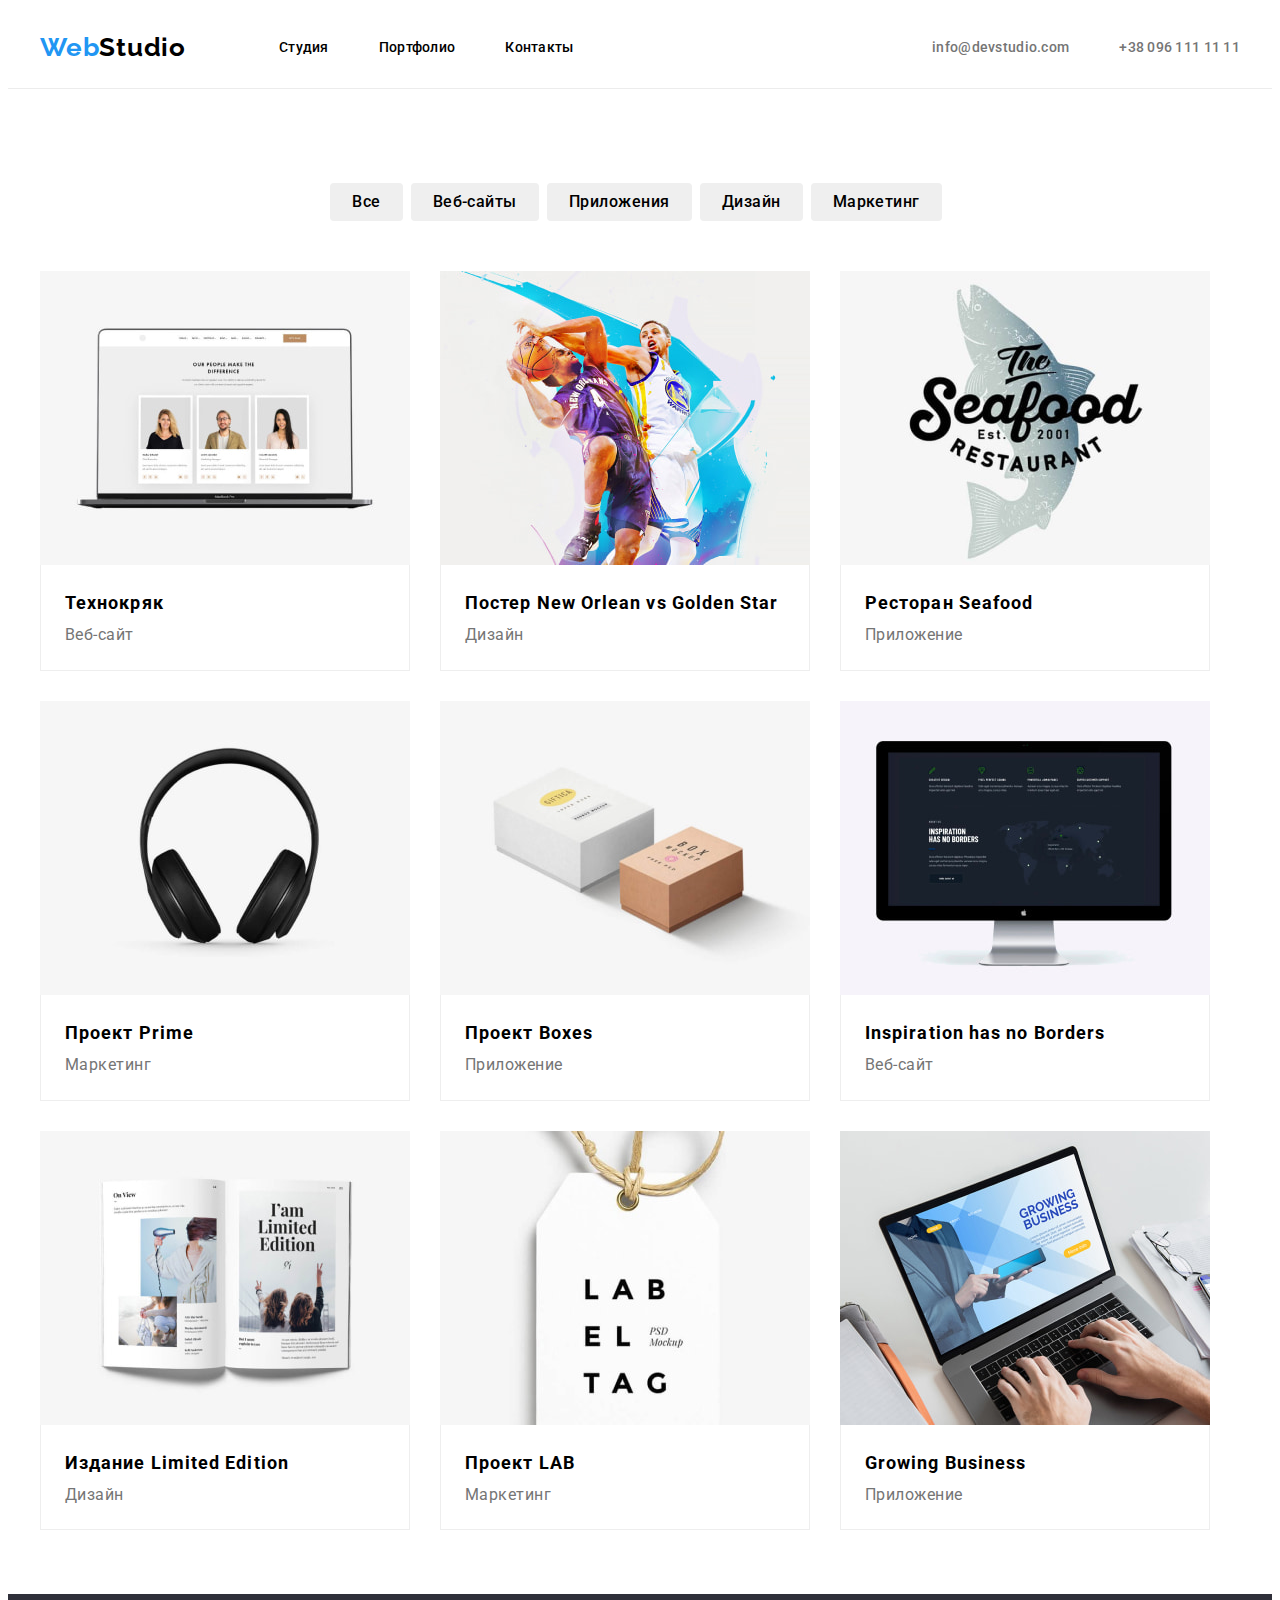
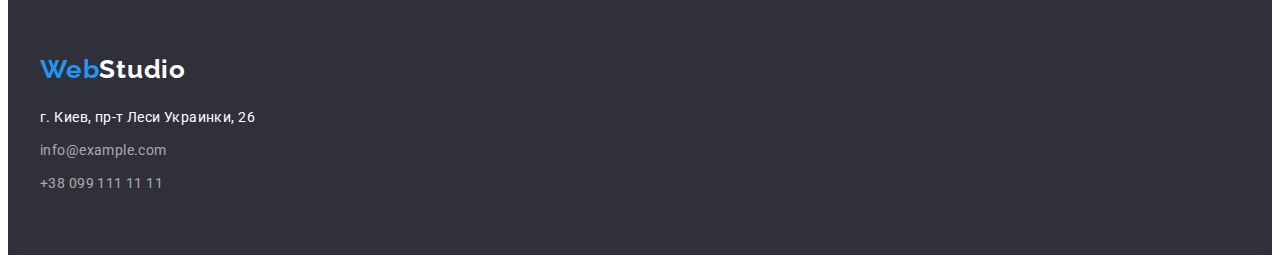
==== portfolio.html @ ff956536 "Initial commit" ====
<!DOCTYPE html>
<html lang="ru">
  <head>
    <meta charset="UTF-8" />
    <meta http-equiv="X-UA-Compatible" content="IE=edge" />
    <meta name="viewport" content="width=device-width, initial-scale=1.0" />
    <title>WebStudio</title>
    <link rel="preconnect" href="https://fonts.googleapis.com" />
    <link rel="preconnect" href="https://fonts.gstatic.com" crossorigin />
    <link
      href="https://fonts.googleapis.com/css2?family=Raleway:wght@700&family=Roboto:wght@400;500;700;900&display=swap"
      rel="stylesheet"
    />
    <link rel="stylesheet" href="https://cdnjs.cloudflare.com/ajax/libs/modern-normalize/1.1.0/modern-normalize.min.css"
      integrity="sha512-wpPYUAdjBVSE4KJnH1VR1HeZfpl1ub8YT/NKx4PuQ5NmX2tKuGu6U/JRp5y+Y8XG2tV+wKQpNHVUX03MfMFn9Q=="
      crossorigin="anonymous" referrerpolicy="no-referrer" />
    <link rel="stylesheet" href="./css/styles.css" />
  </head>
  <body>
    <!-- Шапка -->
    <header class="page-header">
      <div class="container container-nav">
        <nav class="nav container-nav">
          <a class="main-web-header" href="./index.html">Web<span class="studio">Studio</span></a>
          <ul class="nav-list">
            <li class="nav-item">
              <a class="link" href="./index.html">Студия</a>
            </li>
            <li class="nav-item">
              <a class="link" href="./portfolio.html">Портфолио</a>
            </li>
            <li class="nav-item">
              <a class="link" href="">Контакты</a>
            </li>
          </ul>
        </nav>
        <ul class="auth-nav">
          <li class="nav-item">
            <a class="link-info" href="mailtoinfo@devstudio.com">info@devstudio.com</a>
          </li>
          <li class="nav-item item-nav"></li>
          <a class="link-info" href="tel:+380961111111">+38 096 111 11 11</a>
          </li>
        </ul>
      </div>
    </header>
      <!-- Основа -->
    <main>
    <section class="foundation section">
      <div class="container">
      <h1 hidden>Наши работы</h1>
      <ul class="foundation-buttons">
        <li class="foundation-list"><button class="ours-works" type="button">Все</button></li>
        <li class="foundation-list"><button class="ours-works" type="button">Веб-сайты</button></li>
        <li class="foundation-list"><button class="ours-works" type="button">Приложения</button></li>
        <li class="foundation-list"><button class="ours-works" type="button">Дизайн</button></li>
        <li class="foundation-list"><button class="ours-works" type="button">Маркетинг</button></li>
      </ul>
      <ul class="flex-container">
        <li class="foundation-link">
          <a class="link-port" href="">
            <img
              src="./images/Работы/Технокряк.jpg"
              alt="Экран ноутбука"
              width="370"
              height="294"
            /><div class="div-list">
            <h2 class="im-li-foun">Технокряк</h2>
            <p class="text-port">Веб-сайт</p></div></a
          >
        </li>
        <li class="foundation-link">
          <a class="link-port" href="">
            <img
              src="./images/Работы/Постер.jpg"
              alt="2 баскетболиста"
              width="370"
              height="294"
            /><div class="div-list">
            <h2 class="im-li-foun">Постер New Orlean vs Golden Star</h2>
            <p class="text-port">Дизайн</p></div></a
          >
        </li>
        <li class="foundation-link">
          <a class="link-port" href=""
            ><img
              src="./images/Работы/Ресторан.jpg"
              alt="Рыба"
              width="370"
              height="294"
            /><div class="div-list">
            <h2 class="im-li-foun">Ресторан Seafood</h2>
            <p class="text-port">Приложение</p></div>
          </a>
        </li>
        <li class="foundation-link">
          <a class="link-port" href=""
            ><img
              src="./images/Работы/Prime.jpg"
              alt="Наушники"
              width="370"
              height="294"
            /><div class="div-list">
            <h2 class="im-li-foun">Проект Prime</h2>
            <p class="text-port">Маркетинг</p></div></a
          >
        </li>
        <li class="foundation-link">
          <a class="link-port" href=""
            ><img
              src="./images/Работы/Boxes.jpg"
              alt="2 коробки"
              width="370"
              height="294"
            /><div class="div-list">
            <h2 class="im-li-foun">Проект Boxes</h2>
            <p class="text-port">Приложение</p></div></a
          >
        </li>
        <li class="foundation-link">
          <a class="link-port" href=""
            ><img
              src="./images/Работы/Inspiration.jpg"
              alt="Монитор"
              width="370"
              height="294"
            /><div class="div-list">
            <h2 class="im-li-foun">Inspiration has no Borders</h2>
            <p class="text-port">Веб-сайт</p></div></a
          >
        </li>
        <li class="foundation-link">
          <a class="link-port" href=""
            ><img
              src="./images/Работы/Издание.jpg"
              alt="Журнал"
              width="370"
              height="294"
            /><div class="div-list">
            <h2 class="im-li-foun">Издание Limited Edition</h2>
            <p class="text-port">Дизайн</p></div></a
          >
        </li>
        <li class="foundation-link">
          <a class="link-port" href=""
            ><img
              src="./images/Работы/LAB.jpg"
              alt="Бирка"
              width="370"
              height="294"
            /><div class="div-list">
            <h2 class="im-li-foun">Проект LAB</h2>
            <p class="text-port">Маркетинг</p></div></a
          >
        </li>
        <li class="foundation-link">
          <a class="link-port" href=""
            ><img
              src="./images/Работы/Growing.jpg"
              alt="Ноутбук"
              width="370"
              height="294"
            /><div class="div-list">
            <h2 class="im-li-foun">Growing Business</h2>
            <p class="text-port">Приложение</p></div></a
          >
        </li>
      </ul>
      </div>
    </section>
    </main>
    <!-- Подвал -->
        <footer class="footer-fon">
      <div class="container">
        <a class="main-web-footer" href="./index.html">Web<span class="studio-fon">Studio</span></a>
        <address>
          <ul>
            <li>
              <a class="link-footer-text" href="">г. Киев, пр-т Леси Украинки, 26</a>
            </li>
            <li>
              <a class="link-footer-one" href="mailtoinfo@example.com">info@example.com</a>
            </li>
            <li>
              <a class="link-footer-two" href="tel:+380991111111">+38 099 111 11 11</a>
            </li>
          </ul>
        </address>
      </div>
    </footer>
  </body>
</html>
---- css/styles.css ----
:root {
  /*основаные шрифты*/
  --main-font: Roboto, sans-serif;
  --secondary-fond: Raleway, sans-serif;
  /*цвет текста*/
  --wgt-text: #ffffff;
  --black-text: #000000;
  --grey-text: #757575;
  --blue-text: #2196f3;
  --main-text: #212121;
  /*цвет фона*/
  --wght-fon: #ffffff;
  --black-fon: #2f303a;
  --grey-fon: #f5f4fa;
}
body {
  background-color: var(--wght-fon);
  color: var(--main-text);
  font-family: var(--main-font);
  font-size: 14px;
  line-height: 1.71;
  letter-spacing: 0.03em;
}
h1,
h2,
h3,
h4,
ul,
p {
  margin-top: 0;
  margin-bottom: 0;
}
.container {
  width: 1200px;
  padding-left: 15px;
  padding-right: 15px;
  margin-left: auto;
  margin-right: auto;
}
.studio {
  font-family: var(--secondary-fond);
  color: var(--black-text);
  text-decoration: none;
  font-weight: 700;
  font-size: 26px;
  line-height: 1.2;
  letter-spacing: 0.03em;
}
.studio-fon {
  color: var(--wght-fon);
}
[href] {
  text-decoration: none;
}
.link:hover,
.link:focus {
  color: var(--blue-text);
}

.link-info {
  color: var(--grey-text);
}
.link-info:hover,
.link-info:focus {
  color: var(--blue-text);
}
.nav-list {
  display: flex;
  /*margin-bottom: 50px;*/
}
.flex-container {
  display: flex;
  flex-wrap: wrap;
  margin-right: -30px;
  margin-bottom: -30px;
}
.div-list {
  padding-left: 24px;
  padding-right: 24px;
  padding-bottom: 20px;
  border-left: 1px solid #eeeeee;
  border-right: 1px solid #eeeeee;
  border-bottom: 1px solid #eeeeee;
}
.foundation-link {
  margin-right: 30px;
  margin-bottom: 30px;
}
.foundation-link:nth-child(3n) {
  margin-right: 0px;
}
.foundation-link:nth-last-child(-n + 3) {
  margin-bottom: 0px;
}
.service {
  display: inline-block;
  text-align: center;
  border: 1px transparent;
  cursor: pointer;

  background-color: var(--blue-text);
  color: var(--wgt-text);
  font-family: var(--main-font);
  font-weight: 700;
  font-size: 16px;
  line-height: 1.87;
  letter-spacing: 0.06em;
  border-radius: 4px;
  padding: 10px 32px;
  min-width: 136px;
}
.foundation-list {
  margin-right: 8px;
}

.service:hover,
.service:focus {
  color: var(--wgt-text);
  background-color: #188ce8;
}
.ours-works {
  border-radius: 4px;
  padding: 6px 22px;
  border: 1px transparent;
  cursor: pointer;

  font-family: var(--main-font);
  font-weight: 500;
  font-size: 16px;
  line-height: 1.62;
  text-align: center;
  letter-spacing: 0.03em;
}
.ours-works:hover,
.ours-works:focus {
  background-color: var(--blue-text);
  color: var(--wgt-text);
}
.hero {
  max-width: 1600px;
  background-color: var(--black-fon);
  text-align: center;
  padding-top: 200px;
  padding-bottom: 200px;
  margin-left: auto;
  margin-right: auto;
  text-align: center;
  align-items: center;
}

.footer-fon {
  padding-top: 60px;
  padding-bottom: 60px;
  display: block;
  background-color: var(--black-fon);
}
.main-text {
  width: 696px;
  margin-bottom: 30px;
  font-family: var(--main-font);
  font-weight: 900;
  font-size: 44px;
  line-height: 1.36;
  text-align: center;
  margin-left: auto;
  margin-right: auto;

  letter-spacing: 0.06em;
  text-transform: uppercase;
  color: var(--wgt-text);
}
.nav-item,
.link-info {
  margin: 0;
  padding: 0;

  font-family: var(--main-font);
  color: var(--grey-text);
  font-weight: 500;
  font-size: 14px;
  line-height: 1.14;
  letter-spacing: 0.02em;
}

.nav-list .nav-item + .nav-item {
  margin-left: 50px;
}
.auth-nav .nav-item + .nav-item {
  margin-left: 50px;
}

.homework .homework-list + .homework-list {
  margin-left: 30px;
}
.teams-nav .teams-item + .teams-item {
  margin-left: 30px;
}
.teams-item img {
  margin-bottom: 30px;
}
.teams-item {
  background-color: var(--wght-fon);
  border-radius: 0px 0px 4px 4px;
  box-shadow: 0px 4px 4px rgba(0, 0, 0, 0.25);
}
.section {
  padding-top: 94px;
  padding-bottom: 94px;
}
.item-nav {
}
.page-header {
  border-bottom: 1px solid #ececec;
  padding-top: 24px;
  padding-bottom: 25px;
}
.link {
  font-family: var(--main-font);
  color: var(--black-text);
  font-weight: 500;
  font-size: 14px;
  line-height: 1.14;
  letter-spacing: 0.02em;
}

.plain {
  margin-bottom: 10px;

  font-family: var(--main-font);
  font-weight: 700;
  font-size: 14px;
  line-height: 1.14;
  letter-spacing: 0.03em;
  text-transform: uppercase;
}
.ours-homework,
.dream-teams {
  margin-bottom: 50px;

  font-family: var(--main-font);
  font-weight: 700;
  font-size: 36px;
  line-height: 1.17;
  text-align: center;
  letter-spacing: 0.03em;
}

.homework-list {
  display: block;
}
.homework,
.teams-nav {
  display: flex;
  align-items: center;
  justify-content: center;
}
.main-plain {
  display: flex;
  justify-content: space-between;
}
.main-list {
  width: 270px;
}
.foundation-buttons {
  display: flex;
  justify-content: center;
  margin-bottom: 50px;
}

.teams-spell {
  font-family: var(--main-font);
  font-weight: 500;
  font-size: 16px;
  line-height: 1.18;
  letter-spacing: 0.03em;
  text-align: center;
  margin-bottom: 10px;
}
.plain-text {
  color: var(--grey-text);
  font-family: var(--main-font);
  font-weight: 400;
  font-size: 14px;
  line-height: 1.71;
  letter-spacing: 0.03em;
}
.text-port {
  color: var(--grey-text);
  font-family: var(--main-font);
  font-weight: 400;
  font-size: 16px;
  line-height: 1.8;
  letter-spacing: 0.03em;
}
.teams-text {
  text-align: center;
  padding-bottom: 30px;
  color: var(--grey-text);
  font-family: var(--main-font);
  font-weight: 400;
  font-size: 16px;
  line-height: 1.18;
  letter-spacing: 0.03em;
}

.hidden {
  display: none;
}
.link-footer-one {
  display: block;
  margin-bottom: 9px;

  font-family: var(--main-font);
  font-style: normal;
  font-weight: 400;
  font-size: 14px;
  line-height: 1.71;
  letter-spacing: 0.03em;
  color: #ffffff99;
}
.link-footer-two {
  display: block;
  font-family: var(--main-font);
  font-style: normal;
  font-weight: 400;
  font-size: 14px;
  line-height: 1.71;
  letter-spacing: 0.03em;
  color: #ffffff99;
}
.link-footer-text {
  display: inline-block;
  margin-bottom: 9px;

  font-family: var(--main-font);
  font-style: normal;
  font-weight: 400;
  font-size: 14px;
  line-height: 1.71;
  letter-spacing: 0.03em;
  color: var(--wgt-text);
}
.link-footer-text:hover,
.link-footer-text:focus {
  color: var(--blue-text);
}
.ours-teams {
  background-color: var(--grey-fon);
}
.link-footer-one:hover,
.link-footer-one:focus,
.link-footer-two:hover,
.link-footer-two:focus {
  color: var(--blue-text);
}

.im-li-foun {
  font-family: var(--main-font);
  color: var(--black-text);
  font-weight: 700;
  font-size: 18px;
  line-height: 2;
  letter-spacing: 0.06em;
  padding-top: 20px;
}
ul {
  list-style: none;
  padding-inline-start: 0;
}
.auth-nav {
  display: flex;
  margin-left: auto;
}

.container-nav {
  display: flex;
  align-items: center;
  justify-content: center;
}
img {
  display: block;
  max-width: 100%;
  height: auto;
}
.section-ours {
  padding-top: 0px;
}
.main-web-footer {
  display: block;

  margin-bottom: 20px;

  font-family: var(--secondary-fond);
  color: var(--blue-text);
  text-decoration: none;
  font-weight: 700;
  font-size: 26px;
  line-height: 1.2;
  letter-spacing: 0.03em;
}
.main-web-header {
  display: inline-block;
  margin-right: 93px;

  font-family: var(--secondary-fond);
  color: var(--blue-text);
  text-decoration: none;
  font-weight: 700;
  font-size: 26px;
  line-height: 1.2;
  letter-spacing: 0.03em;
}
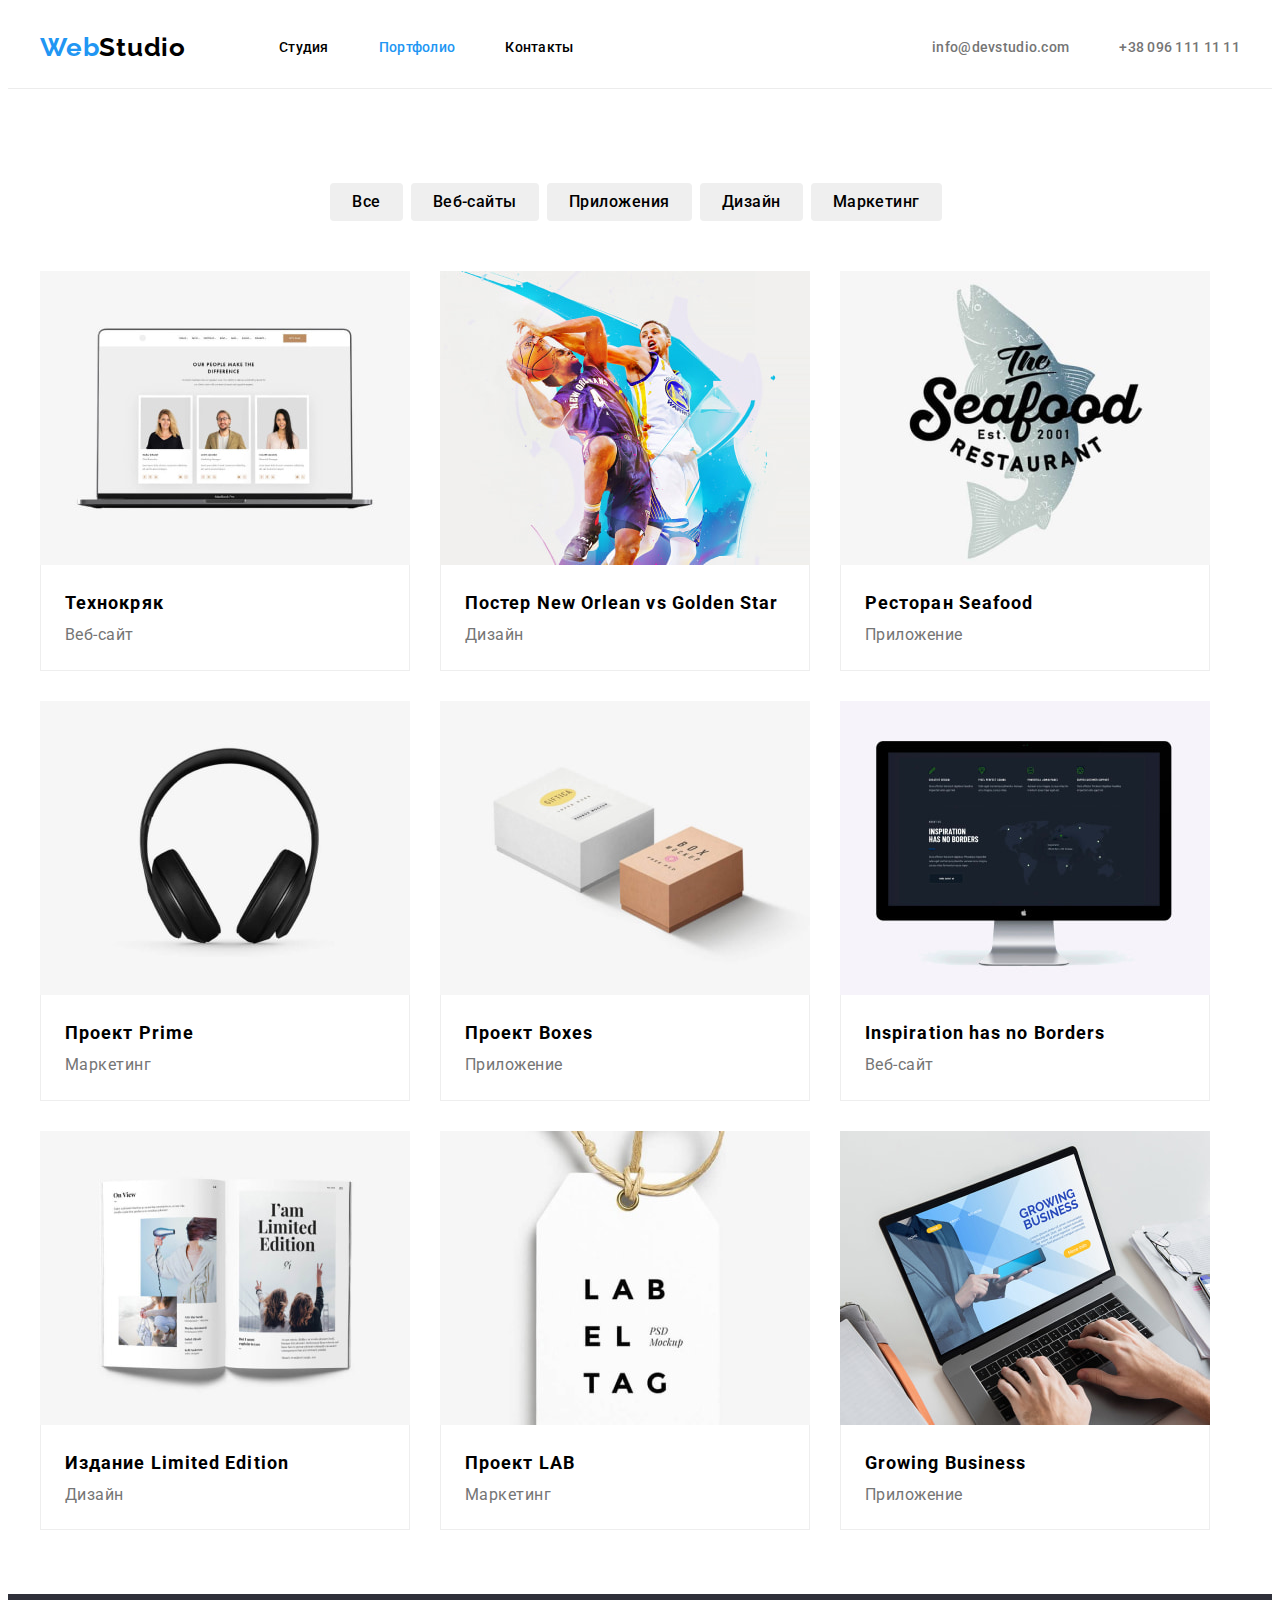
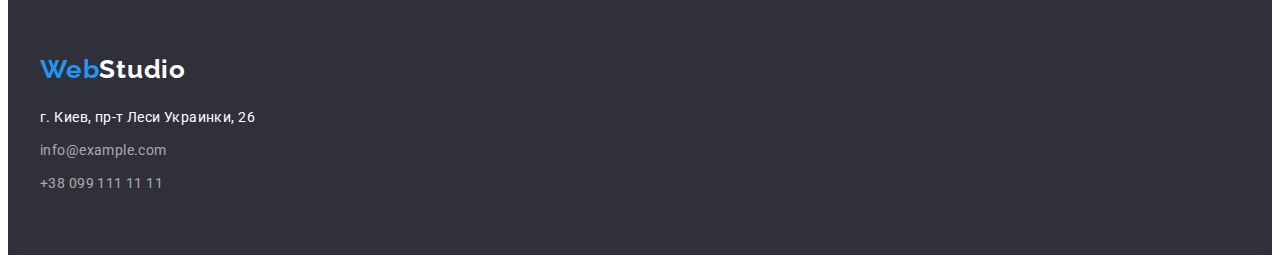
==== commit 10d9cc2b: "фигня" ====
--- a/portfolio.html
+++ b/portfolio.html
@@ -27,7 +27,7 @@
               <a class="link" href="./index.html">Студия</a>
             </li>
             <li class="nav-item">
-              <a class="link" href="./portfolio.html">Портфолио</a>
+              <a class="link current" href="./portfolio.html">Портфолио</a>
             </li>
             <li class="nav-item">
               <a class="link" href="">Контакты</a>
@@ -58,7 +58,7 @@
       </ul>
       <ul class="flex-container">
         <li class="foundation-link">
-          <a class="link-port" href="">
+          <a class="link-port " href="">
             <img
               src="./images/Работы/Технокряк.jpg"
               alt="Экран ноутбука"
--- a/css/styles.css
+++ b/css/styles.css
@@ -13,6 +13,15 @@
   --black-fon: #2f303a;
   --grey-fon: #f5f4fa;
 }
+/* Общее */
+
+.container {
+  width: 1200px;
+  padding-left: 15px;
+  padding-right: 15px;
+  margin-left: auto;
+  margin-right: auto;
+}
 body {
   background-color: var(--wght-fon);
   color: var(--main-text);
@@ -30,12 +39,44 @@
   margin-top: 0;
   margin-bottom: 0;
 }
-.container {
-  width: 1200px;
-  padding-left: 15px;
-  padding-right: 15px;
-  margin-left: auto;
-  margin-right: auto;
+[href] {
+  text-decoration: none;
+}
+.hidden {
+  display: none;
+}
+ul {
+  list-style: none;
+  padding-inline-start: 0;
+}
+
+img {
+  display: block;
+  max-width: 100%;
+  height: auto;
+}
+/* Шапка */
+.page-header {
+  border-bottom: 1px solid #ececec;
+  padding-top: 24px;
+  padding-bottom: 25px;
+}
+.container-nav {
+  display: flex;
+  align-items: center;
+  justify-content: center;
+}
+.main-web-header {
+  display: inline-block;
+  margin-right: 93px;
+
+  font-family: var(--secondary-fond);
+  color: var(--blue-text);
+  text-decoration: none;
+  font-weight: 700;
+  font-size: 26px;
+  line-height: 1.2;
+  letter-spacing: 0.03em;
 }
 .studio {
   font-family: var(--secondary-fond);
@@ -46,33 +87,386 @@
   line-height: 1.2;
   letter-spacing: 0.03em;
 }
+
+.nav-list {
+  display: flex;
+}
+.nav-list .nav-item + .nav-item {
+  margin-left: 50px;
+}
+.auth-nav .nav-item + .nav-item {
+  margin-left: 50px;
+}
+
+.nav-item,
+.link-info {
+  margin: 0;
+  padding: 0;
+
+  font-family: var(--main-font);
+  color: var(--grey-text);
+  font-weight: 500;
+  font-size: 14px;
+  line-height: 1.14;
+  letter-spacing: 0.02em;
+}
+.link:hover,
+.link:focus {
+  color: var(--blue-text);
+}
+
+.link-info {
+  color: var(--grey-text);
+}
+.nav-list .link.current {
+  color: var(--blue-text);
+}
+.link-info:hover,
+.link-info:focus {
+  color: var(--blue-text);
+}
+.link {
+  font-family: var(--main-font);
+  color: var(--black-text);
+  font-weight: 500;
+  font-size: 14px;
+  line-height: 1.14;
+  letter-spacing: 0.02em;
+}
+.auth-nav {
+  display: flex;
+  margin-left: auto;
+}
+.item-letter,
+.item-nav {
+}
+.item-letter::before {
+}
+.item-nav:before {
+}
+/* Основа */
+.hero {
+  max-width: 1600px;
+  background-image: linear-gradient(
+      rgba(47, 48, 58, 0.4),
+      rgba(47, 48, 58, 0.4)
+    ),
+    url(../images/Остальное/main.jpg);
+  background-color: var(--black-fon);
+  background-repeat: no-repeat;
+  background-position: center;
+  background-size: cover;
+  text-align: center;
+  padding-top: 200px;
+  padding-bottom: 200px;
+  margin-left: auto;
+  margin-right: auto;
+  align-items: center;
+}
+.main-text {
+  width: 696px;
+  margin-bottom: 30px;
+  font-family: var(--main-font);
+  font-weight: 900;
+  font-size: 44px;
+  line-height: 1.36;
+  text-align: center;
+  margin-left: auto;
+  margin-right: auto;
+
+  letter-spacing: 0.06em;
+  text-transform: uppercase;
+  color: var(--wgt-text);
+}
+.service {
+  display: inline-block;
+  text-align: center;
+  border: 1px transparent;
+  cursor: pointer;
+
+  background-color: var(--blue-text);
+  color: var(--wgt-text);
+  font-family: var(--main-font);
+  font-weight: 700;
+  font-size: 16px;
+  line-height: 1.87;
+  letter-spacing: 0.06em;
+  border-radius: 4px;
+  padding: 10px 32px;
+  min-width: 136px;
+}
+.service:hover,
+.service:focus {
+  color: var(--wgt-text);
+  background-color: #188ce8;
+}
+/* Подробно */
+
+.section {
+  padding-top: 94px;
+  padding-bottom: 94px;
+}
+.main-plain {
+  display: flex;
+  justify-content: space-between;
+}
+.main-list {
+  width: 270px;
+}
+.icon-svg-tru {
+  display: block;
+  padding: 0;
+  border: none;
+  width: 270px;
+  height: 120px;
+  color: red;
+  border-radius: 4px;
+  background-color: var(--grey-fon);
+}
+/* .main-list::before {
+  display: block;
+  content: "";
+  height: 120px;
+  border-radius: 4px;
+  background-color: var(--grey-fon);
+  background-size: contain;
+  background-repeat: no-repeat;
+  background-position: center;
+}
+.first-icon::before {
+  background-image: url(../images/Остальное/tarelka.png);
+}
+.second-icon::before {
+  background-image: url(../images/Остальное/Vector.png);
+}
+.third-icon::before {
+  background-image: url(../images/Остальное/nout.png);
+}
+.fouth-icon::before {
+  background-image: url(../images/Остальное/astronau.png);
+} */
+.plain {
+  margin-bottom: 10px;
+  margin-top: 30px;
+  font-family: var(--main-font);
+  font-weight: 700;
+  font-size: 14px;
+  line-height: 1.14;
+  letter-spacing: 0.03em;
+  text-transform: uppercase;
+}
+.plain-text {
+  color: var(--grey-text);
+  font-family: var(--main-font);
+  font-weight: 400;
+  font-size: 14px;
+  line-height: 1.71;
+  letter-spacing: 0.03em;
+}
+/* Наши занятия */
+.section-ours {
+  padding-top: 0px;
+}
+.ours-homework,
+.dream-teams {
+  margin-bottom: 50px;
+
+  font-family: var(--main-font);
+  font-weight: 700;
+  font-size: 36px;
+  line-height: 1.17;
+  text-align: center;
+  letter-spacing: 0.03em;
+}
+.homework .homework-list + .homework-list {
+  margin-left: 30px;
+}
+.homework,
+.teams-nav {
+  display: flex;
+  align-items: center;
+  justify-content: center;
+}
+.homework-list {
+  display: block;
+}
+/* Наша команда */
+
+.ours-teams {
+  background-color: var(--grey-fon);
+}
+.teams-nav .teams-item + .teams-item {
+  margin-left: 30px;
+}
+.teams-item img {
+  margin-bottom: 30px;
+}
+.teams-item {
+  background-color: var(--wght-fon);
+  border-radius: 0px 0px 4px 4px;
+  box-shadow: 0px 4px 4px rgba(0, 0, 0, 0.25);
+}
+.teams-spell {
+  font-family: var(--main-font);
+  font-weight: 500;
+  font-size: 16px;
+  line-height: 1.18;
+  letter-spacing: 0.03em;
+  text-align: center;
+  margin-bottom: 10px;
+}
+.teams-text {
+  text-align: center;
+  padding-bottom: 30px;
+  color: var(--grey-text);
+  font-family: var(--main-font);
+  font-weight: 400;
+  font-size: 16px;
+  line-height: 1.18;
+  letter-spacing: 0.03em;
+}
+/* .icon-team {
+  justify-content: center;
+  align-items: center;
+  display: flex;
+  width: 44px;
+  height: 44px;
+  border-radius: 50%;
+  fill: color var(--wght-fon);
+}
+.social-icon-team {
+  width: 20px;
+  height: 20px;
+  color: #afb1b8;
+  fill: currentColor;
+}
+.social-icon-team:hover,
+.social-icon-team:focus {
+  fill: var(--wght-fon);
+}
+
+.social > li:not(:last-child) {
+  margin-right: 10px;
+} */
+/* Подвал */
+.footer-fon {
+  padding-top: 60px;
+  padding-bottom: 60px;
+  display: block;
+  background-color: var(--black-fon);
+}
+.main-web-footer {
+  display: block;
+
+  margin-bottom: 20px;
+
+  font-family: var(--secondary-fond);
+  color: var(--blue-text);
+  text-decoration: none;
+  font-weight: 700;
+  font-size: 26px;
+  line-height: 1.2;
+  letter-spacing: 0.03em;
+}
 .studio-fon {
   color: var(--wght-fon);
 }
-[href] {
-  text-decoration: none;
-}
-.link:hover,
-.link:focus {
-  color: var(--blue-text);
-}
-
-.link-info {
-  color: var(--grey-text);
-}
-.link-info:hover,
-.link-info:focus {
-  color: var(--blue-text);
-}
-.nav-list {
-  display: flex;
-  /*margin-bottom: 50px;*/
+.link-footer-text {
+  display: inline-block;
+  margin-bottom: 9px;
+
+  font-family: var(--main-font);
+  font-style: normal;
+  font-weight: 400;
+  font-size: 14px;
+  line-height: 1.71;
+  letter-spacing: 0.03em;
+  color: var(--wgt-text);
+}
+.link-footer-one {
+  display: block;
+  margin-bottom: 9px;
+
+  font-family: var(--main-font);
+  font-style: normal;
+  font-weight: 400;
+  font-size: 14px;
+  line-height: 1.71;
+  letter-spacing: 0.03em;
+  color: #ffffff99;
+}
+.link-footer-two {
+  display: block;
+  font-family: var(--main-font);
+  font-style: normal;
+  font-weight: 400;
+  font-size: 14px;
+  line-height: 1.71;
+  letter-spacing: 0.03em;
+  color: #ffffff99;
+}
+.link-footer-text:hover,
+.link-footer-text:focus {
+  color: var(--blue-text);
+}
+.link-footer-one:hover,
+.link-footer-one:focus,
+.link-footer-two:hover,
+.link-footer-two:focus {
+  color: var(--blue-text);
+}
+/* Портфолио */
+/* Основа */
+.foundation-buttons {
+  display: flex;
+  justify-content: center;
+  margin-bottom: 50px;
+}
+.foundation-list {
+  margin-right: 8px;
+}
+.ours-works {
+  border-radius: 4px;
+  padding: 6px 22px;
+  border: 1px transparent;
+  cursor: pointer;
+
+  font-family: var(--main-font);
+  font-weight: 500;
+  font-size: 16px;
+  line-height: 1.62;
+  text-align: center;
+  letter-spacing: 0.03em;
+}
+.ours-works:hover,
+.ours-works:focus {
+  background-color: var(--blue-text);
+  color: var(--wgt-text);
 }
 .flex-container {
   display: flex;
   flex-wrap: wrap;
   margin-right: -30px;
   margin-bottom: -30px;
+}
+.foundation-link {
+  margin-right: 30px;
+  margin-bottom: 30px;
+}
+.foundation-link:nth-child(3n) {
+  margin-right: 0px;
+}
+.foundation-link:nth-last-child(-n + 3) {
+  margin-bottom: 0px;
+}
+.im-li-foun {
+  font-family: var(--main-font);
+  color: var(--black-text);
+  font-weight: 700;
+  font-size: 18px;
+  line-height: 2;
+  letter-spacing: 0.06em;
+  padding-top: 20px;
 }
 .div-list {
   padding-left: 24px;
@@ -82,208 +476,7 @@
   border-right: 1px solid #eeeeee;
   border-bottom: 1px solid #eeeeee;
 }
-.foundation-link {
-  margin-right: 30px;
-  margin-bottom: 30px;
-}
-.foundation-link:nth-child(3n) {
-  margin-right: 0px;
-}
-.foundation-link:nth-last-child(-n + 3) {
-  margin-bottom: 0px;
-}
-.service {
-  display: inline-block;
-  text-align: center;
-  border: 1px transparent;
-  cursor: pointer;
-
-  background-color: var(--blue-text);
-  color: var(--wgt-text);
-  font-family: var(--main-font);
-  font-weight: 700;
-  font-size: 16px;
-  line-height: 1.87;
-  letter-spacing: 0.06em;
-  border-radius: 4px;
-  padding: 10px 32px;
-  min-width: 136px;
-}
-.foundation-list {
-  margin-right: 8px;
-}
-
-.service:hover,
-.service:focus {
-  color: var(--wgt-text);
-  background-color: #188ce8;
-}
-.ours-works {
-  border-radius: 4px;
-  padding: 6px 22px;
-  border: 1px transparent;
-  cursor: pointer;
-
-  font-family: var(--main-font);
-  font-weight: 500;
-  font-size: 16px;
-  line-height: 1.62;
-  text-align: center;
-  letter-spacing: 0.03em;
-}
-.ours-works:hover,
-.ours-works:focus {
-  background-color: var(--blue-text);
-  color: var(--wgt-text);
-}
-.hero {
-  max-width: 1600px;
-  background-color: var(--black-fon);
-  text-align: center;
-  padding-top: 200px;
-  padding-bottom: 200px;
-  margin-left: auto;
-  margin-right: auto;
-  text-align: center;
-  align-items: center;
-}
-
-.footer-fon {
-  padding-top: 60px;
-  padding-bottom: 60px;
-  display: block;
-  background-color: var(--black-fon);
-}
-.main-text {
-  width: 696px;
-  margin-bottom: 30px;
-  font-family: var(--main-font);
-  font-weight: 900;
-  font-size: 44px;
-  line-height: 1.36;
-  text-align: center;
-  margin-left: auto;
-  margin-right: auto;
-
-  letter-spacing: 0.06em;
-  text-transform: uppercase;
-  color: var(--wgt-text);
-}
-.nav-item,
-.link-info {
-  margin: 0;
-  padding: 0;
-
-  font-family: var(--main-font);
-  color: var(--grey-text);
-  font-weight: 500;
-  font-size: 14px;
-  line-height: 1.14;
-  letter-spacing: 0.02em;
-}
-
-.nav-list .nav-item + .nav-item {
-  margin-left: 50px;
-}
-.auth-nav .nav-item + .nav-item {
-  margin-left: 50px;
-}
-
-.homework .homework-list + .homework-list {
-  margin-left: 30px;
-}
-.teams-nav .teams-item + .teams-item {
-  margin-left: 30px;
-}
-.teams-item img {
-  margin-bottom: 30px;
-}
-.teams-item {
-  background-color: var(--wght-fon);
-  border-radius: 0px 0px 4px 4px;
-  box-shadow: 0px 4px 4px rgba(0, 0, 0, 0.25);
-}
-.section {
-  padding-top: 94px;
-  padding-bottom: 94px;
-}
-.item-nav {
-}
-.page-header {
-  border-bottom: 1px solid #ececec;
-  padding-top: 24px;
-  padding-bottom: 25px;
-}
-.link {
-  font-family: var(--main-font);
-  color: var(--black-text);
-  font-weight: 500;
-  font-size: 14px;
-  line-height: 1.14;
-  letter-spacing: 0.02em;
-}
-
-.plain {
-  margin-bottom: 10px;
-
-  font-family: var(--main-font);
-  font-weight: 700;
-  font-size: 14px;
-  line-height: 1.14;
-  letter-spacing: 0.03em;
-  text-transform: uppercase;
-}
-.ours-homework,
-.dream-teams {
-  margin-bottom: 50px;
-
-  font-family: var(--main-font);
-  font-weight: 700;
-  font-size: 36px;
-  line-height: 1.17;
-  text-align: center;
-  letter-spacing: 0.03em;
-}
-
-.homework-list {
-  display: block;
-}
-.homework,
-.teams-nav {
-  display: flex;
-  align-items: center;
-  justify-content: center;
-}
-.main-plain {
-  display: flex;
-  justify-content: space-between;
-}
-.main-list {
-  width: 270px;
-}
-.foundation-buttons {
-  display: flex;
-  justify-content: center;
-  margin-bottom: 50px;
-}
-
-.teams-spell {
-  font-family: var(--main-font);
-  font-weight: 500;
-  font-size: 16px;
-  line-height: 1.18;
-  letter-spacing: 0.03em;
-  text-align: center;
-  margin-bottom: 10px;
-}
-.plain-text {
-  color: var(--grey-text);
-  font-family: var(--main-font);
-  font-weight: 400;
-  font-size: 14px;
-  line-height: 1.71;
-  letter-spacing: 0.03em;
-}
+
 .text-port {
   color: var(--grey-text);
   font-family: var(--main-font);
@@ -292,121 +485,3 @@
   line-height: 1.8;
   letter-spacing: 0.03em;
 }
-.teams-text {
-  text-align: center;
-  padding-bottom: 30px;
-  color: var(--grey-text);
-  font-family: var(--main-font);
-  font-weight: 400;
-  font-size: 16px;
-  line-height: 1.18;
-  letter-spacing: 0.03em;
-}
-
-.hidden {
-  display: none;
-}
-.link-footer-one {
-  display: block;
-  margin-bottom: 9px;
-
-  font-family: var(--main-font);
-  font-style: normal;
-  font-weight: 400;
-  font-size: 14px;
-  line-height: 1.71;
-  letter-spacing: 0.03em;
-  color: #ffffff99;
-}
-.link-footer-two {
-  display: block;
-  font-family: var(--main-font);
-  font-style: normal;
-  font-weight: 400;
-  font-size: 14px;
-  line-height: 1.71;
-  letter-spacing: 0.03em;
-  color: #ffffff99;
-}
-.link-footer-text {
-  display: inline-block;
-  margin-bottom: 9px;
-
-  font-family: var(--main-font);
-  font-style: normal;
-  font-weight: 400;
-  font-size: 14px;
-  line-height: 1.71;
-  letter-spacing: 0.03em;
-  color: var(--wgt-text);
-}
-.link-footer-text:hover,
-.link-footer-text:focus {
-  color: var(--blue-text);
-}
-.ours-teams {
-  background-color: var(--grey-fon);
-}
-.link-footer-one:hover,
-.link-footer-one:focus,
-.link-footer-two:hover,
-.link-footer-two:focus {
-  color: var(--blue-text);
-}
-
-.im-li-foun {
-  font-family: var(--main-font);
-  color: var(--black-text);
-  font-weight: 700;
-  font-size: 18px;
-  line-height: 2;
-  letter-spacing: 0.06em;
-  padding-top: 20px;
-}
-ul {
-  list-style: none;
-  padding-inline-start: 0;
-}
-.auth-nav {
-  display: flex;
-  margin-left: auto;
-}
-
-.container-nav {
-  display: flex;
-  align-items: center;
-  justify-content: center;
-}
-img {
-  display: block;
-  max-width: 100%;
-  height: auto;
-}
-.section-ours {
-  padding-top: 0px;
-}
-.main-web-footer {
-  display: block;
-
-  margin-bottom: 20px;
-
-  font-family: var(--secondary-fond);
-  color: var(--blue-text);
-  text-decoration: none;
-  font-weight: 700;
-  font-size: 26px;
-  line-height: 1.2;
-  letter-spacing: 0.03em;
-}
-.main-web-header {
-  display: inline-block;
-  margin-right: 93px;
-
-  font-family: var(--secondary-fond);
-  color: var(--blue-text);
-  text-decoration: none;
-  font-weight: 700;
-  font-size: 26px;
-  line-height: 1.2;
-  letter-spacing: 0.03em;
-}
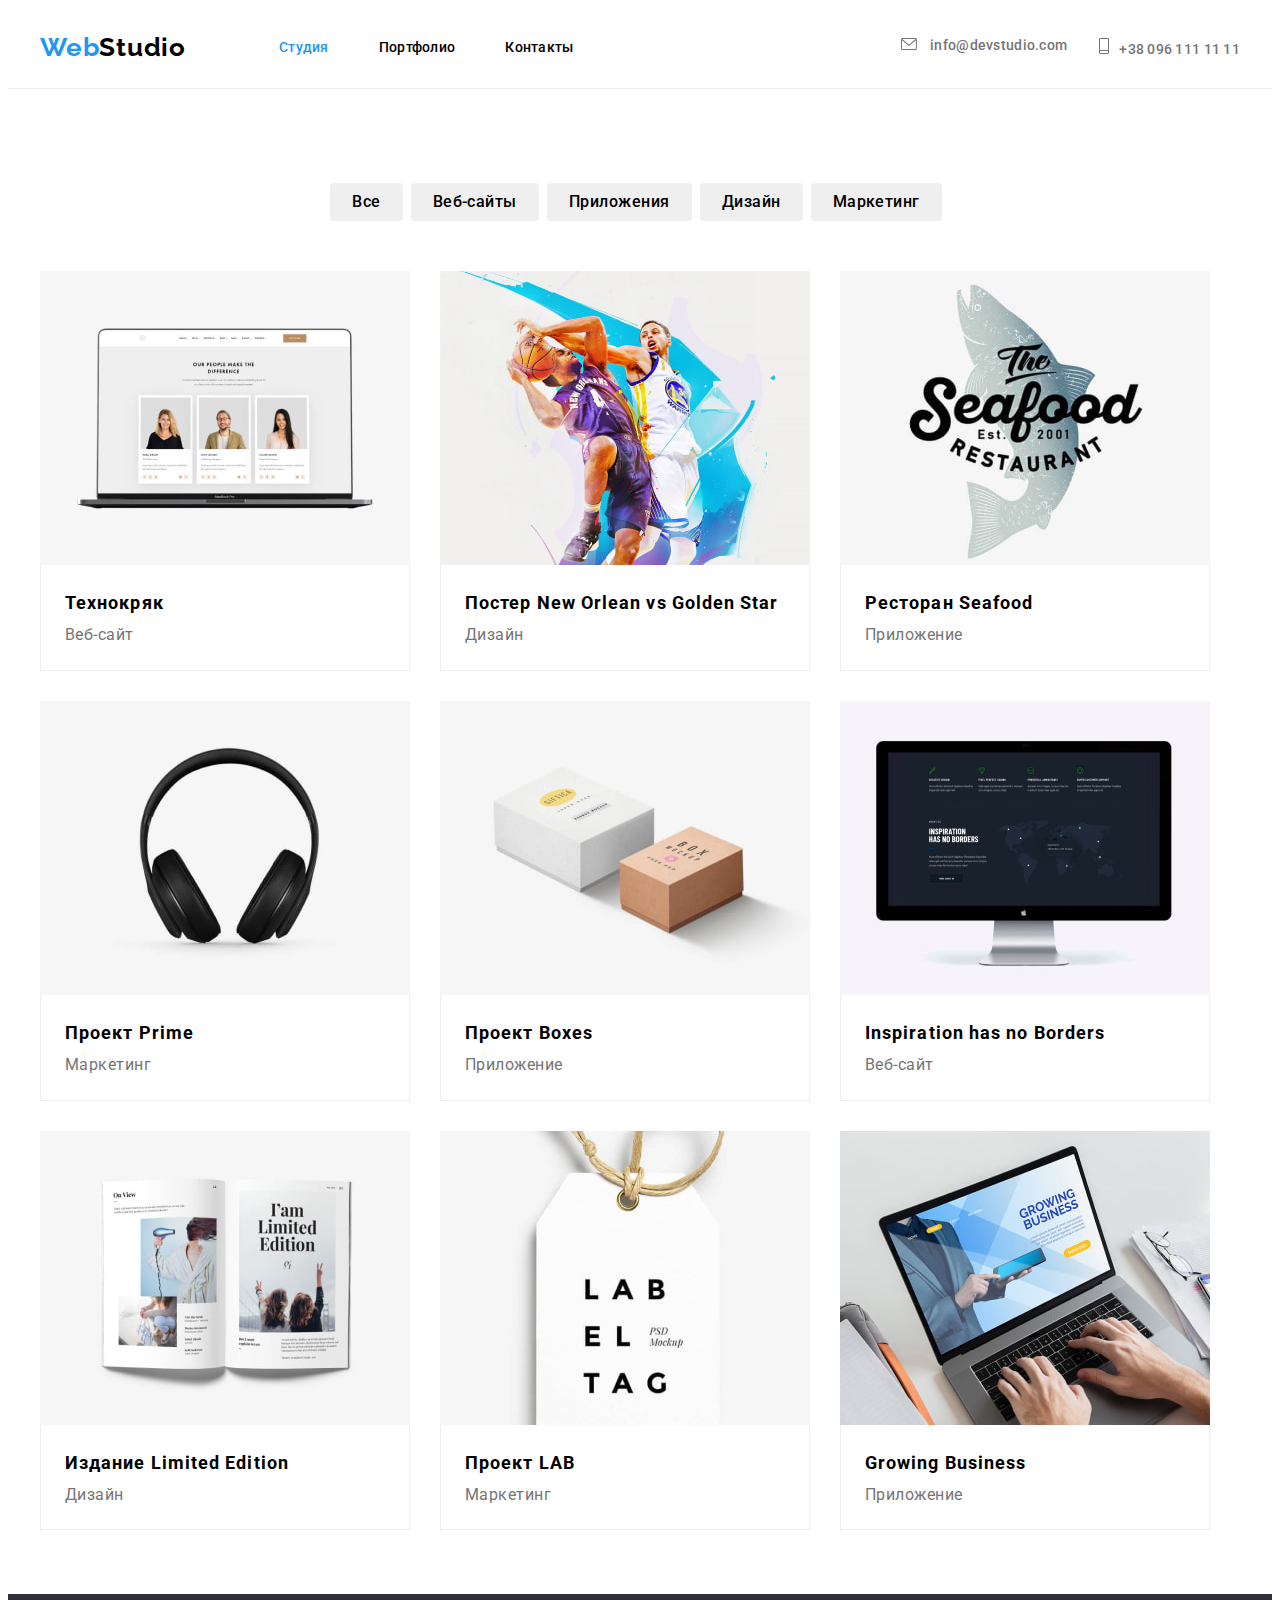
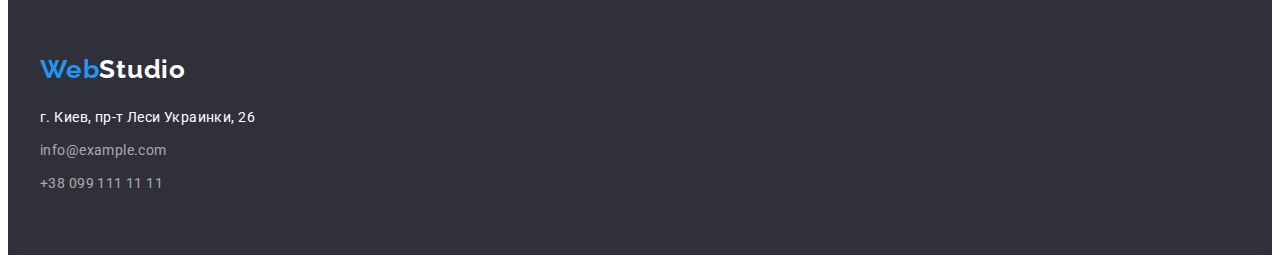
==== commit 16333953: "по алпну" ====
--- a/portfolio.html
+++ b/portfolio.html
@@ -18,32 +18,38 @@
   </head>
   <body>
     <!-- Шапка -->
-    <header class="page-header">
-      <div class="container container-nav">
-        <nav class="nav container-nav">
-          <a class="main-web-header" href="./index.html">Web<span class="studio">Studio</span></a>
-          <ul class="nav-list">
-            <li class="nav-item">
-              <a class="link" href="./index.html">Студия</a>
+      <header class="page-header">
+        <div class="container container-nav">
+          <nav class="nav container-nav">
+            <a class="main-web-header" href="./index.html">Web<span class="studio">Studio</span></a>
+            <ul class="nav-list">
+              <li class="nav-item">
+                <a class="link current" href="./index.html">Студия</a>
+              </li>
+              <li class="nav-item">
+                <a class="link" href="./portfolio.html">Портфолио</a>
+              </li>
+              <li class="nav-item">
+                <a class="link" href="">Контакты</a>
+              </li>
+            </ul>
+          </nav>
+          <ul class="auth-nav">
+            <li class="nav-item item-letter">
+              <a class="link-info" href="mailtoinfo@devstudio.com"><svg class="icon-header" width="16" height="12">
+                  <use href="./images/icons.svg#icon-letter"></use>
+                </svg>
+                info@devstudio.com</a>
             </li>
-            <li class="nav-item">
-              <a class="link current" href="./portfolio.html">Портфолио</a>
-            </li>
-            <li class="nav-item">
-              <a class="link" href="">Контакты</a>
+            <li class="nav-item item-nav"></li>
+            <a class="link-info" href="tel:+380961111111">
+              <svg class="icon-header" width="10" height="16">
+                <use href="./images/icons.svg#icon-mobile"></use>
+              </svg>+38 096 111 11 11</a>
             </li>
           </ul>
-        </nav>
-        <ul class="auth-nav">
-          <li class="nav-item">
-            <a class="link-info" href="mailtoinfo@devstudio.com">info@devstudio.com</a>
-          </li>
-          <li class="nav-item item-nav"></li>
-          <a class="link-info" href="tel:+380961111111">+38 096 111 11 11</a>
-          </li>
-        </ul>
-      </div>
-    </header>
+        </div>
+      </header>
       <!-- Основа -->
     <main>
     <section class="foundation section">
--- a/css/styles.css
+++ b/css/styles.css
@@ -27,7 +27,7 @@
   color: var(--main-text);
   font-family: var(--main-font);
   font-size: 14px;
-  line-height: 1.71;
+  line-height: 1.14;
   letter-spacing: 0.03em;
 }
 h1,
@@ -94,8 +94,16 @@
 .nav-list .nav-item + .nav-item {
   margin-left: 50px;
 }
-.auth-nav .nav-item + .nav-item {
+/*.auth-nav .nav-item + .nav-item {
   margin-left: 50px;
+}*/
+.icon-header {
+  margin-right: 10px;
+  fill: currentColor;
+}
+.icon-header:hover,
+.icon-header:focus {
+  fill: var(--blue-text);
 }
 
 .nav-item,
@@ -137,8 +145,8 @@
   display: flex;
   margin-left: auto;
 }
-.item-letter,
 .item-nav {
+  margin-left: 32px;
 }
 .item-letter::before {
 }
@@ -213,38 +221,21 @@
 .main-list {
   width: 270px;
 }
-.icon-svg-tru {
-  display: block;
-  padding: 0;
-  border: none;
-  width: 270px;
-  height: 120px;
-  color: red;
+.icon-svg {
+  display: flex;
+  align-items: center;
+  justify-content: center;
+  min-width: 270px;
+  min-height: 120px;
+  margin-top: 0px;
+  margin-bottom: 30px;
   border-radius: 4px;
   background-color: var(--grey-fon);
 }
-/* .main-list::before {
-  display: block;
-  content: "";
-  height: 120px;
-  border-radius: 4px;
-  background-color: var(--grey-fon);
-  background-size: contain;
-  background-repeat: no-repeat;
-  background-position: center;
-}
-.first-icon::before {
-  background-image: url(../images/Остальное/tarelka.png);
-}
-.second-icon::before {
-  background-image: url(../images/Остальное/Vector.png);
-}
-.third-icon::before {
-  background-image: url(../images/Остальное/nout.png);
-}
-.fouth-icon::before {
-  background-image: url(../images/Остальное/astronau.png);
-} */
+.icon-svg-tru {
+  width: 70px;
+  height: 70px;
+}
 .plain {
   margin-bottom: 10px;
   margin-top: 30px;
@@ -317,37 +308,46 @@
 }
 .teams-text {
   text-align: center;
+  /* padding-bottom: 30px; */
+  color: var(--grey-text);
+  font-family: var(--main-font);
+  font-weight: 400;
+  font-size: 16px;
+  margin-bottom: 16px;
+  line-height: 1.18;
+  letter-spacing: 0.03em;
+}
+.icon-team {
+  display: flex;
+  justify-content: center;
+  align-items: center;
+  width: 100%;
+  height: 100%;
+}
+.social-icon-team {
+}
+.icon-team:hover,
+.icon-team:focus {
+  fill: #2196f3;
+}
+.social {
+  display: flex;
+  justify-content: center;
   padding-bottom: 30px;
-  color: var(--grey-text);
-  font-family: var(--main-font);
-  font-weight: 400;
-  font-size: 16px;
-  line-height: 1.18;
-  letter-spacing: 0.03em;
-}
-/* .icon-team {
-  justify-content: center;
-  align-items: center;
-  display: flex;
+  padding-left: 0;
+  list-style: none;
+}
+.social-link {
   width: 44px;
   height: 44px;
+  margin-right: 10px;
   border-radius: 50%;
-  fill: color var(--wght-fon);
-}
-.social-icon-team {
-  width: 20px;
-  height: 20px;
-  color: #afb1b8;
-  fill: currentColor;
-}
-.social-icon-team:hover,
-.social-icon-team:focus {
-  fill: var(--wght-fon);
 }
 
 .social > li:not(:last-child) {
   margin-right: 10px;
-} */
+}
+
 /* Подвал */
 .footer-fon {
   padding-top: 60px;
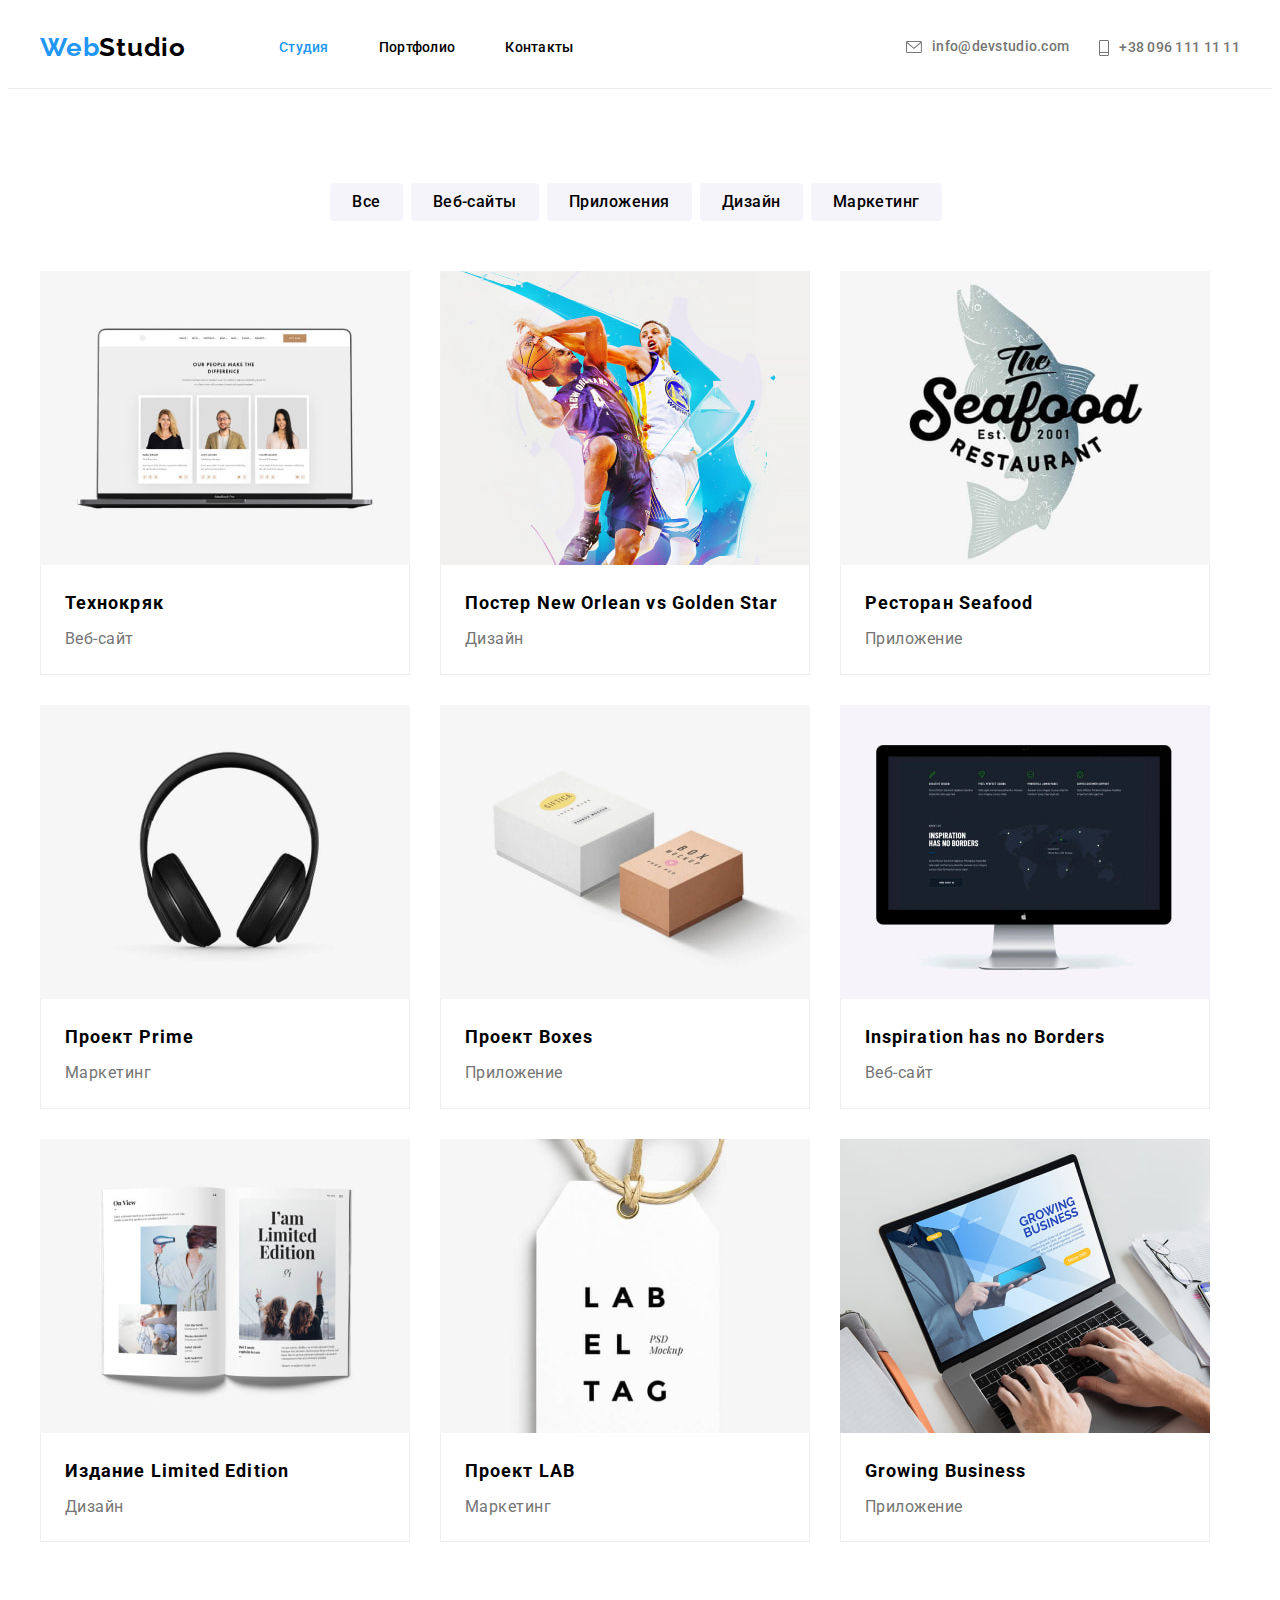
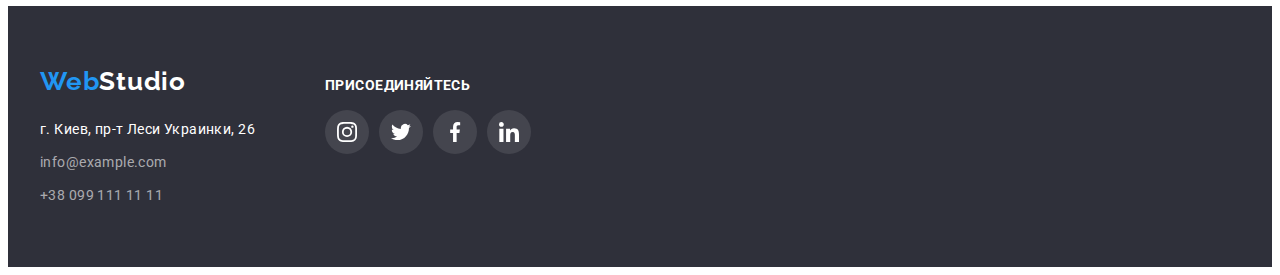
==== commit c6f20dfd: "ФИНИШ!" ====
--- a/portfolio.html
+++ b/portfolio.html
@@ -177,22 +177,49 @@
     </main>
     <!-- Подвал -->
         <footer class="footer-fon">
-      <div class="container">
-        <a class="main-web-footer" href="./index.html">Web<span class="studio-fon">Studio</span></a>
-        <address>
-          <ul>
-            <li>
-              <a class="link-footer-text" href="">г. Киев, пр-т Леси Украинки, 26</a>
-            </li>
-            <li>
-              <a class="link-footer-one" href="mailtoinfo@example.com">info@example.com</a>
-            </li>
-            <li>
-              <a class="link-footer-two" href="tel:+380991111111">+38 099 111 11 11</a>
-            </li>
-          </ul>
-        </address>
-      </div>
-    </footer>
+          <div class="container">
+            <div class="footer-list">
+              <a class="main-web-footer" href="./index.html">Web<span class="studio-fon">Studio</span></a>
+              <address>
+                <ul>
+                  <li>
+                    <a class="link-footer-text" href="">г. Киев, пр-т Леси Украинки, 26</a>
+                  </li>
+                  <li>
+                    <a class="link-footer-one" href="mailtoinfo@example.com">info@example.com</a>
+                  </li>
+                  <li>
+                    <a class="link-footer-two" href="tel:+380991111111">+38 099 111 11 11</a>
+                  </li>
+                </ul>
+            </div>
+            <div class="footer-list">
+              <h2 class="footer-txt">ПРИСОЕДИНЯЙТЕСЬ</h2>
+              <ul class="subscribe">
+                <li class="subscribe-item">
+                  <a class="subscribe-link" href=""><svg width="20" height="20">
+                      <use href="/images/icons.svg#icon-instagram"></use>
+                    </svg></a>
+                </li>
+                <li class="subscribe-item">
+                  <a class="subscribe-link" href=""><svg width="20" height="20">
+                      <use href="/images/icons.svg#icon-twitter"></use>
+                    </svg></a>
+                </li>
+                <li class="subscribe-item">
+                  <a class="subscribe-link" href=""><svg width="20" height="20">
+                      <use href="/images/icons.svg#icon-facebook"></use>
+                    </svg></a>
+                </li>
+                <li class="subscribe-item">
+                  <a class="subscribe-link" href=""><svg width="20" height="20">
+                      <use href="/images/icons.svg#icon-linkedin"></use>
+                    </svg></a>
+                </li>
+              </ul>
+            </div>
+            </address>
+          </div>
+        </footer>
   </body>
 </html>
--- a/css/styles.css
+++ b/css/styles.css
@@ -91,6 +91,11 @@
 .nav-list {
   display: flex;
 }
+
+.nav-item:hover .icon-header,
+.nav-item:focus .icon-header {
+  fill: #188ce8;
+}
 .nav-list .nav-item + .nav-item {
   margin-left: 50px;
 }
@@ -99,39 +104,42 @@
 }*/
 .icon-header {
   margin-right: 10px;
-  fill: currentColor;
+  fill: var(--grey-text);
+  background-repeat: no-repeat;
+  background-position: center;
+  background-size: contain;
+  cursor: pointer;
 }
 .icon-header:hover,
 .icon-header:focus {
+  color: var(--blue-text);
   fill: var(--blue-text);
 }
 
-.nav-item,
 .link-info {
-  margin: 0;
-  padding: 0;
-
   font-family: var(--main-font);
   color: var(--grey-text);
   font-weight: 500;
   font-size: 14px;
   line-height: 1.14;
   letter-spacing: 0.02em;
+  display: inline-flex;
+  justify-content: center;
+  align-items: center;
 }
 .link:hover,
 .link:focus {
   color: var(--blue-text);
 }
 
-.link-info {
-  color: var(--grey-text);
-}
 .nav-list .link.current {
   color: var(--blue-text);
 }
-.link-info:hover,
-.link-info:focus {
-  color: var(--blue-text);
+
+.auth-nav .link-info:hover,
+.auth-nav .link-info:focus {
+  color: var(--blue-text);
+ 
 }
 .link {
   font-family: var(--main-font);
@@ -146,12 +154,9 @@
   margin-left: auto;
 }
 .item-nav {
-  margin-left: 32px;
-}
-.item-letter::before {
-}
-.item-nav:before {
-}
+  margin-left: 30px;
+}
+
 /* Основа */
 .hero {
   max-width: 1600px;
@@ -317,46 +322,90 @@
   line-height: 1.18;
   letter-spacing: 0.03em;
 }
+.social {
+  display: flex;
+  justify-content: center;
+  margin-top: 16px;
+  padding-bottom: 30px;
+}
+.social-link {
+  border-radius: 50%;
+}
+.social-link:not(:last-child) {
+  margin-right: 10px;
+}
 .icon-team {
-  display: flex;
-  justify-content: center;
-  align-items: center;
-  width: 100%;
-  height: 100%;
-}
-.social-icon-team {
-}
-.icon-team:hover,
-.icon-team:focus {
-  fill: #2196f3;
-}
-.social {
-  display: flex;
-  justify-content: center;
-  padding-bottom: 30px;
-  padding-left: 0;
-  list-style: none;
-}
-.social-link {
+  fill: #AFB1B8;
+  display: flex;
+  justify-content: center;
+  align-items: center;
   width: 44px;
   height: 44px;
-  margin-right: 10px;
-  border-radius: 50%;
-}
-
-.social > li:not(:last-child) {
-  margin-right: 10px;
-}
-
+
+}
+.social-link:hover,
+.social-link:focus {
+  background-color: #188ce8;
+}
+.social-link:hover .icon-team,
+.social-link:focus .icon-team{
+  fill: #ffffff;
+}
+
+/*Постоянные клиенты*/
+.clients {
+  font-weight: 700;
+  font-size: 36px;
+  line-height: 1.17;
+  text-align: center;
+  letter-spacing: 0.03em;
+  color: var(--black-text)
+}
+.clients-list {
+  display: flex;
+  justify-content: center;
+  margin-top: 50px;
+}
+.clients-items:not(:last-child) {
+  margin-right: 30px;
+}
+.clients-items {
+  border: 1px solid #AFB1B8;
+  border-radius: 4px;
+  width: 170px;
+  height: 92px;
+}
+.clients-links {
+  display: flex;
+  justify-content: center;
+  align-items: center;
+  width: 170px;
+  height: 92px;
+  fill:#AFB1B8
+}
+.clients-items:hover ,
+.clients-items:focus {
+  border: 1px solid var(--blue-text)
+}
+
+.clients-items:hover .clients-links,
+.clients-items:focus .clients-links{
+  fill: var(--blue-text);
+
+}
 /* Подвал */
 .footer-fon {
   padding-top: 60px;
   padding-bottom: 60px;
-  display: block;
   background-color: var(--black-fon);
 }
+
+.footer-fon .container {
+  display: flex;
+  align-items: baseline;
+}
 .main-web-footer {
-  display: block;
+  display: inline-block;
 
   margin-bottom: 20px;
 
@@ -415,6 +464,44 @@
 .link-footer-two:focus {
   color: var(--blue-text);
 }
+.container .footer-list:not(:last-child) {
+  list-style: none;
+  margin-right: 70px;
+}
+.footer-txt {
+  font-weight: 700;
+  font-size: 14px;
+  line-height: 1.14;
+  letter-spacing: 0.03em;
+  text-transform: uppercase;
+  color: var(--wgt-text)
+}
+.subscribe {
+  display: flex;
+  justify-content: center;
+  margin-top: 16px
+}
+.subscribe-item {
+  border-radius: 50%;
+  background: rgba(255, 255, 255, 0.1);
+}
+.subscribe-item:not(:last-child) {
+  margin-right: 10px;
+}
+.subscribe-link {
+  display: flex;
+  justify-content: center;
+  align-items: center;
+  width: 44px;
+  height: 44px;
+  fill: var(--wgt-text)
+}
+
+.subscribe-item:hover, 
+.subscribe-item:focus {
+  background-color: var(--blue-text);
+}
+
 /* Портфолио */
 /* Основа */
 .foundation-buttons {
@@ -430,6 +517,7 @@
   padding: 6px 22px;
   border: 1px transparent;
   cursor: pointer;
+  background-color: #F5F4FA;
 
   font-family: var(--main-font);
   font-weight: 500;
@@ -484,4 +572,5 @@
   font-size: 16px;
   line-height: 1.8;
   letter-spacing: 0.03em;
-}
+  margin-top: 4px;
+}
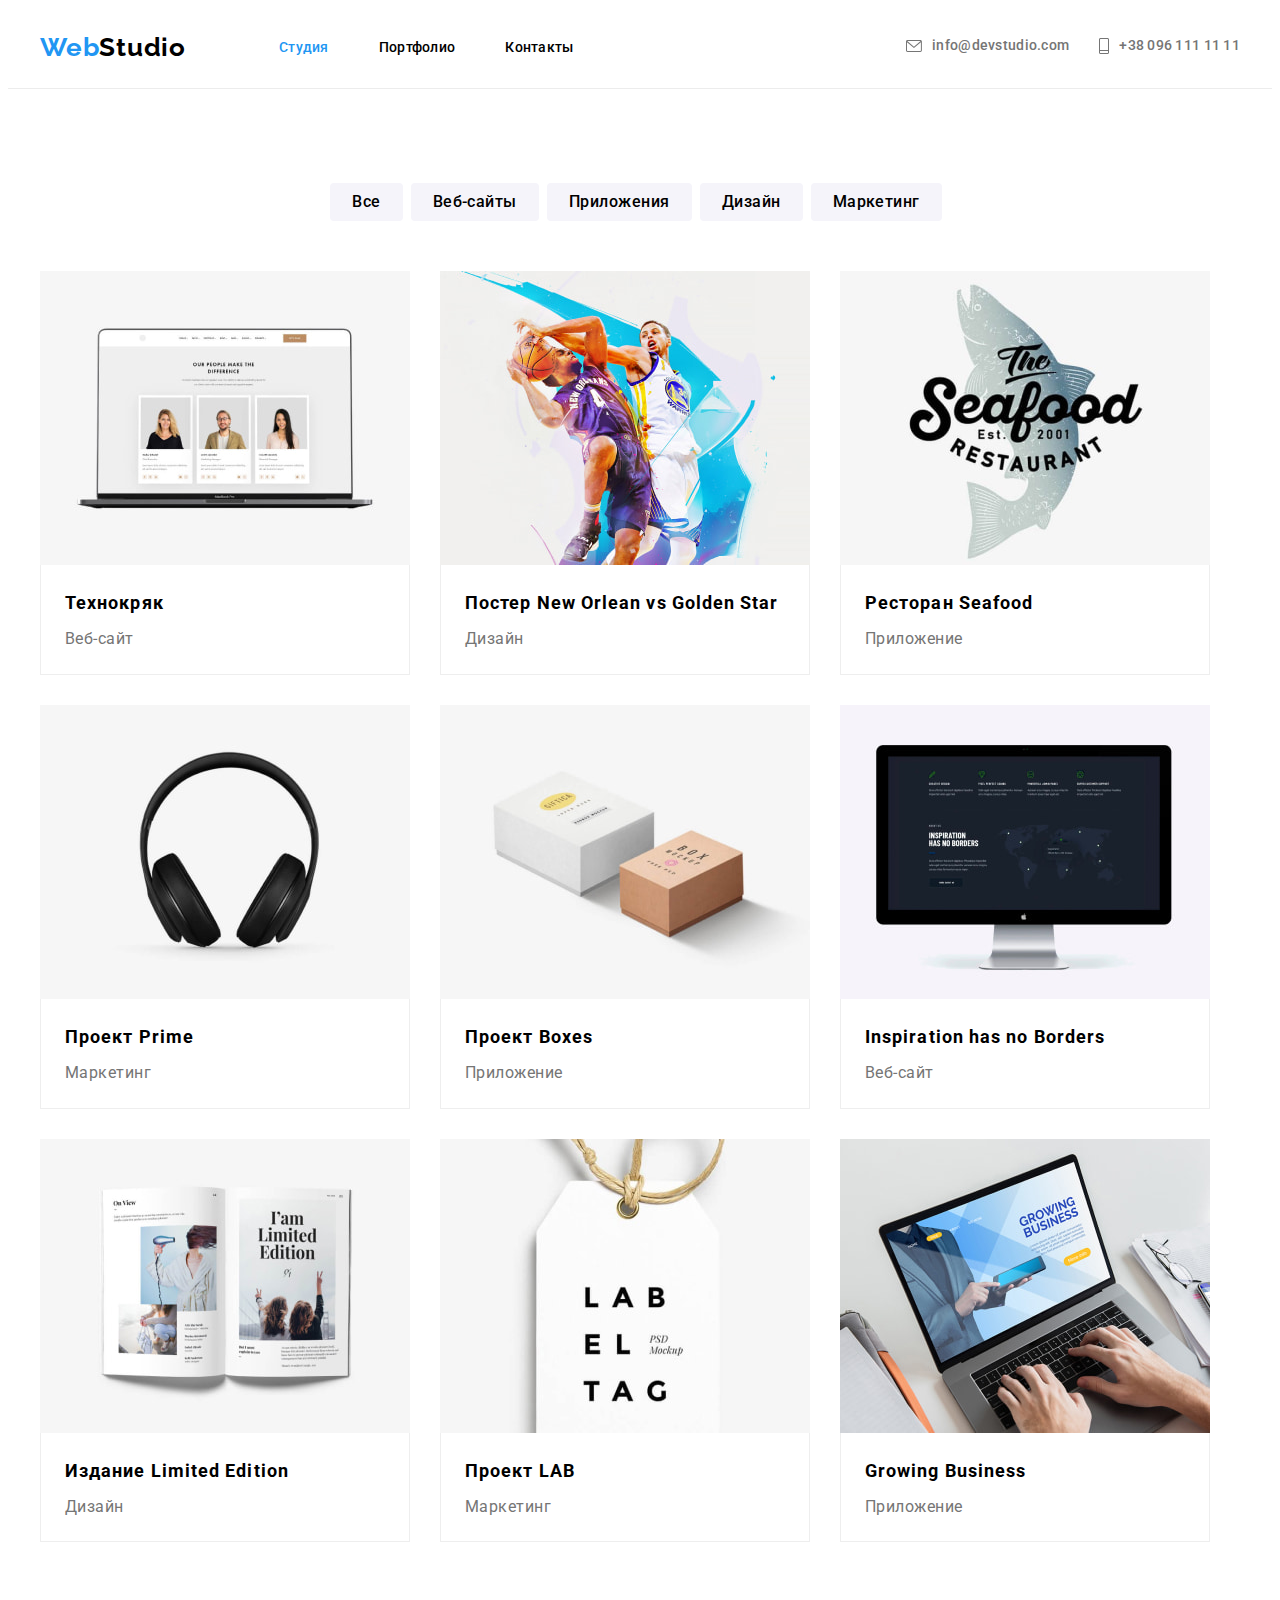
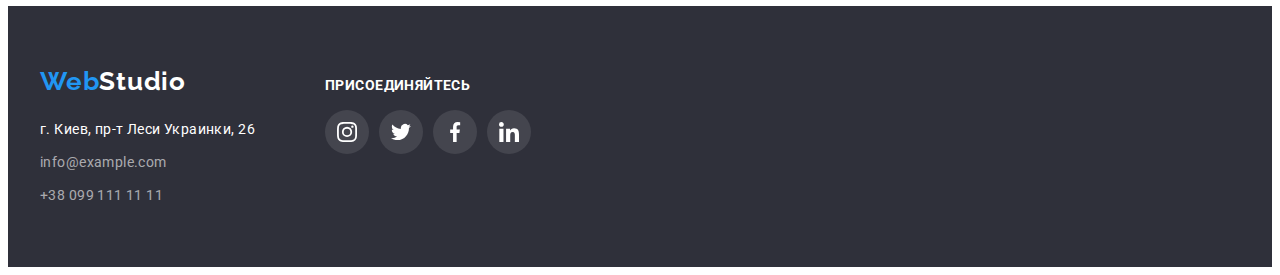
==== commit 2c48a8e1: "готово" ====
--- a/portfolio.html
+++ b/portfolio.html
@@ -41,11 +41,11 @@
                 </svg>
                 info@devstudio.com</a>
             </li>
-            <li class="nav-item item-nav"></li>
-            <a class="link-info" href="tel:+380961111111">
-              <svg class="icon-header" width="10" height="16">
-                <use href="./images/icons.svg#icon-mobile"></use>
-              </svg>+38 096 111 11 11</a>
+            <li class="nav-item item-letter">
+              <a class="link-info" href="tel:+380961111111">
+                <svg class="icon-header" width="10" height="16">
+                  <use href="./images/icons.svg#icon-mobile"></use>
+                </svg>+38 096 111 11 11</a>
             </li>
           </ul>
         </div>
@@ -192,33 +192,34 @@
                     <a class="link-footer-two" href="tel:+380991111111">+38 099 111 11 11</a>
                   </li>
                 </ul>
+                </address>
             </div>
             <div class="footer-list">
               <h2 class="footer-txt">ПРИСОЕДИНЯЙТЕСЬ</h2>
               <ul class="subscribe">
                 <li class="subscribe-item">
                   <a class="subscribe-link" href=""><svg width="20" height="20">
-                      <use href="/images/icons.svg#icon-instagram"></use>
-                    </svg></a>
-                </li>
-                <li class="subscribe-item">
-                  <a class="subscribe-link" href=""><svg width="20" height="20">
-                      <use href="/images/icons.svg#icon-twitter"></use>
-                    </svg></a>
-                </li>
-                <li class="subscribe-item">
-                  <a class="subscribe-link" href=""><svg width="20" height="20">
-                      <use href="/images/icons.svg#icon-facebook"></use>
-                    </svg></a>
-                </li>
-                <li class="subscribe-item">
-                  <a class="subscribe-link" href=""><svg width="20" height="20">
-                      <use href="/images/icons.svg#icon-linkedin"></use>
+                      <use href="./images/icons.svg#icon-instagram"></use>
+                    </svg></a>
+                </li>
+                <li class="subscribe-item">
+                  <a class="subscribe-link" href=""><svg width="20" height="20">
+                      <use href="./images/icons.svg#icon-twitter"></use>
+                    </svg></a>
+                </li>
+                <li class="subscribe-item">
+                  <a class="subscribe-link" href=""><svg width="20" height="20">
+                      <use href="./images/icons.svg#icon-facebook"></use>
+                    </svg></a>
+                </li>
+                <li class="subscribe-item">
+                  <a class="subscribe-link" href=""><svg width="20" height="20">
+                      <use href="./images/icons.svg#icon-linkedin"></use>
                     </svg></a>
                 </li>
               </ul>
             </div>
-            </address>
+            
           </div>
         </footer>
   </body>
--- a/css/styles.css
+++ b/css/styles.css
@@ -153,7 +153,7 @@
   display: flex;
   margin-left: auto;
 }
-.item-nav {
+.item-letter:last-child {
   margin-left: 30px;
 }
 
@@ -326,7 +326,10 @@
   display: flex;
   justify-content: center;
   margin-top: 16px;
-  padding-bottom: 30px;
+  /* margin-bottom: 30px; */
+}
+.socials-team {
+  padding: 30px;
 }
 .social-link {
   border-radius: 50%;
@@ -511,6 +514,16 @@
 }
 .foundation-list {
   margin-right: 8px;
+  
+}
+.foundation-list:hover,
+.foundation-list:focus {
+box-shadow: 0px 4px 4px rgba(0, 0, 0, 0.25);
+border-radius: 4px;
+}
+.foundation-link:hover,
+.foundation-link:focus {
+  box-shadow: 0px 4px 4px rgba(0, 0, 0, 0.25);
 }
 .ours-works {
   border-radius: 4px;
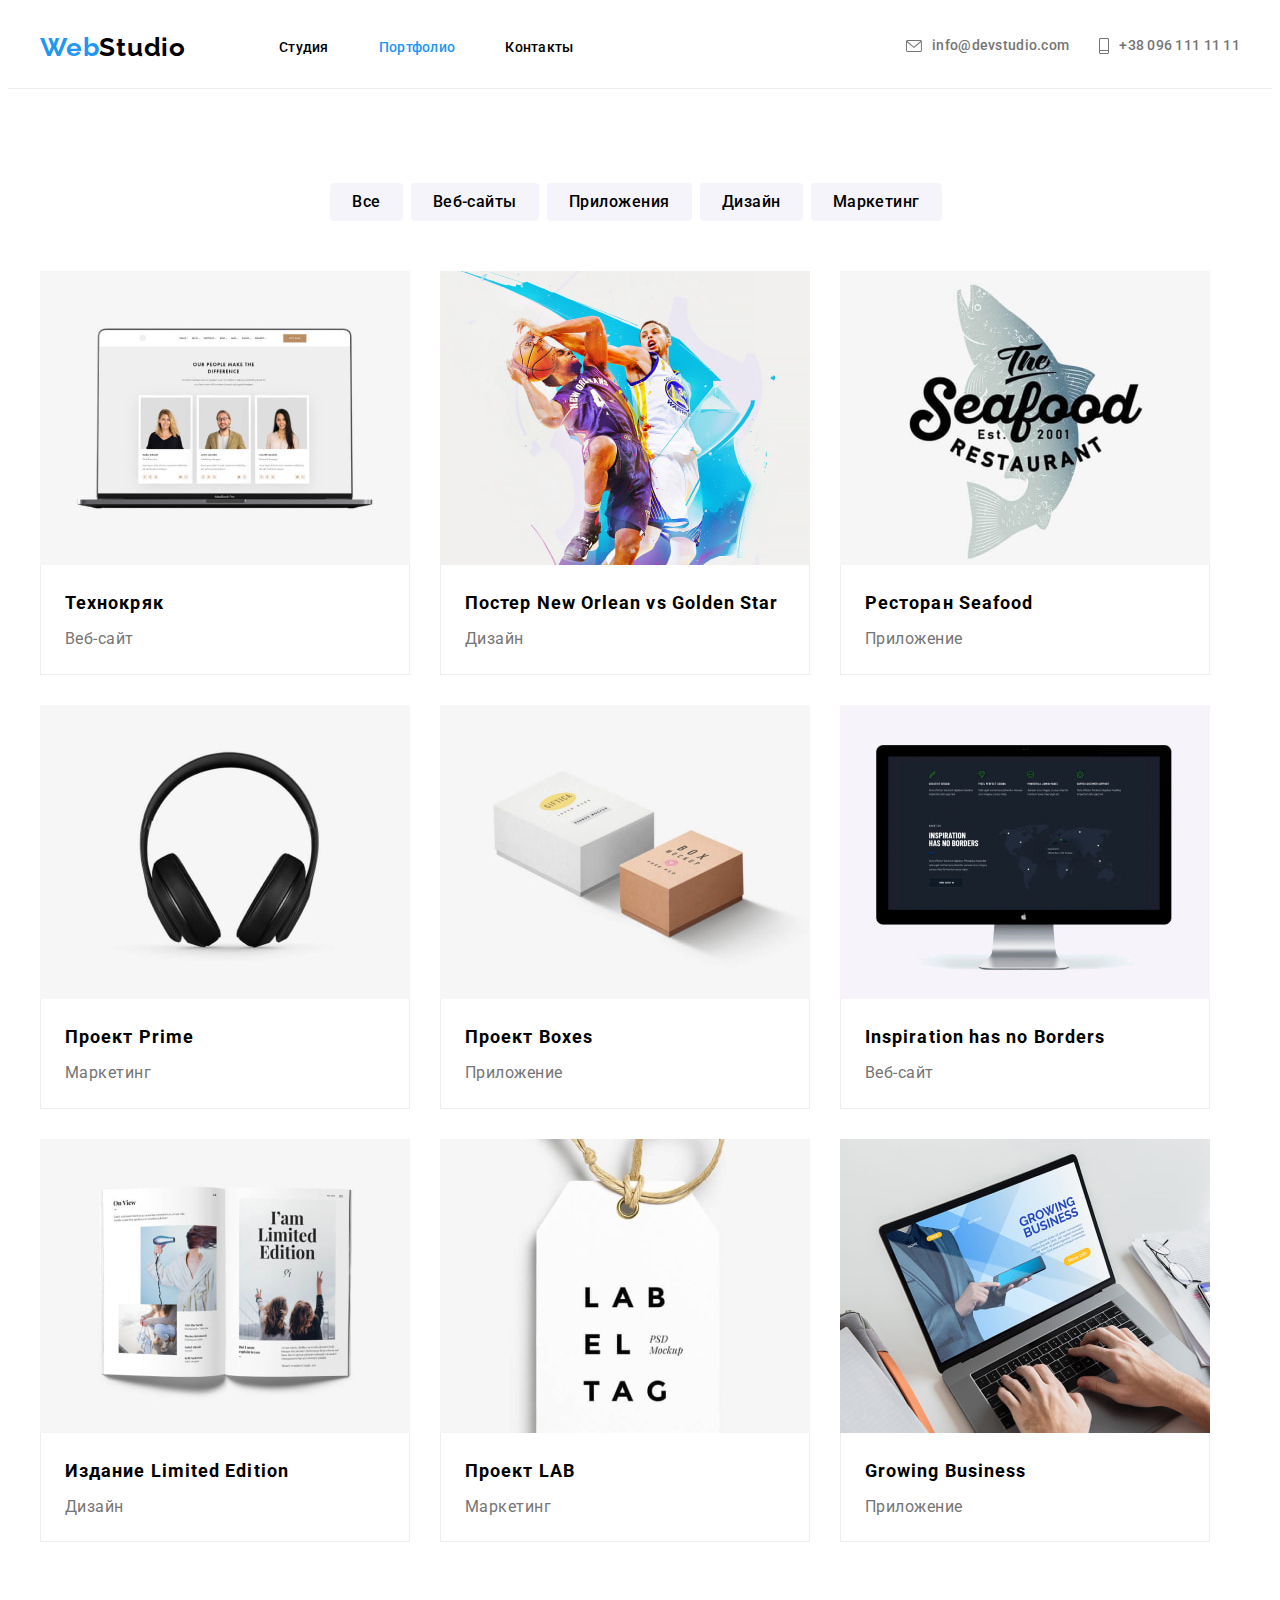
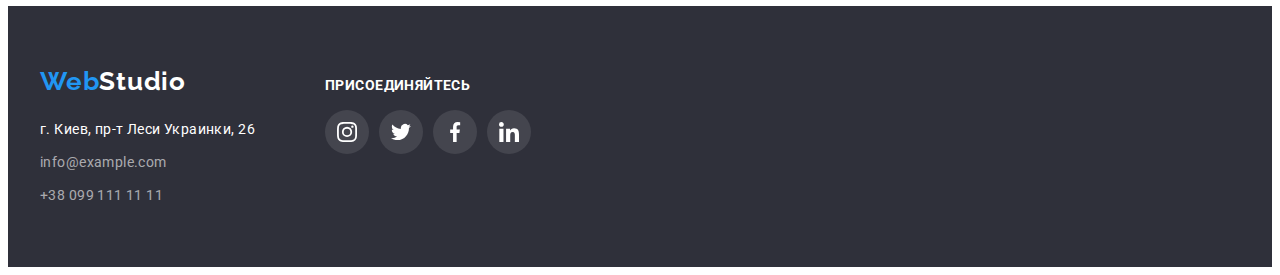
==== commit 4416ef25: "done" ====
--- a/portfolio.html
+++ b/portfolio.html
@@ -24,10 +24,10 @@
             <a class="main-web-header" href="./index.html">Web<span class="studio">Studio</span></a>
             <ul class="nav-list">
               <li class="nav-item">
-                <a class="link current" href="./index.html">Студия</a>
+                <a class="link" href="./index.html">Студия</a>
               </li>
               <li class="nav-item">
-                <a class="link" href="./portfolio.html">Портфолио</a>
+                <a class="link current" href="./portfolio.html">Портфолио</a>
               </li>
               <li class="nav-item">
                 <a class="link" href="">Контакты</a>
@@ -64,7 +64,7 @@
       </ul>
       <ul class="flex-container">
         <li class="foundation-link">
-          <a class="link-port " href="">
+          <a class="link-port" href="">
             <img
               src="./images/Работы/Технокряк.jpg"
               alt="Экран ноутбука"
--- a/css/styles.css
+++ b/css/styles.css
@@ -294,9 +294,7 @@
 .teams-nav .teams-item + .teams-item {
   margin-left: 30px;
 }
-.teams-item img {
-  margin-bottom: 30px;
-}
+
 .teams-item {
   background-color: var(--wght-fon);
   border-radius: 0px 0px 4px 4px;
@@ -521,8 +519,12 @@
 box-shadow: 0px 4px 4px rgba(0, 0, 0, 0.25);
 border-radius: 4px;
 }
-.foundation-link:hover,
-.foundation-link:focus {
+..link-port {
+  
+}
+.link-port:hover,
+.link-port:focus {
+  display: block;
   box-shadow: 0px 4px 4px rgba(0, 0, 0, 0.25);
 }
 .ours-works {
@@ -567,12 +569,13 @@
   font-size: 18px;
   line-height: 2;
   letter-spacing: 0.06em;
-  padding-top: 20px;
+  
 }
 .div-list {
   padding-left: 24px;
   padding-right: 24px;
   padding-bottom: 20px;
+  padding-top: 20px;
   border-left: 1px solid #eeeeee;
   border-right: 1px solid #eeeeee;
   border-bottom: 1px solid #eeeeee;
